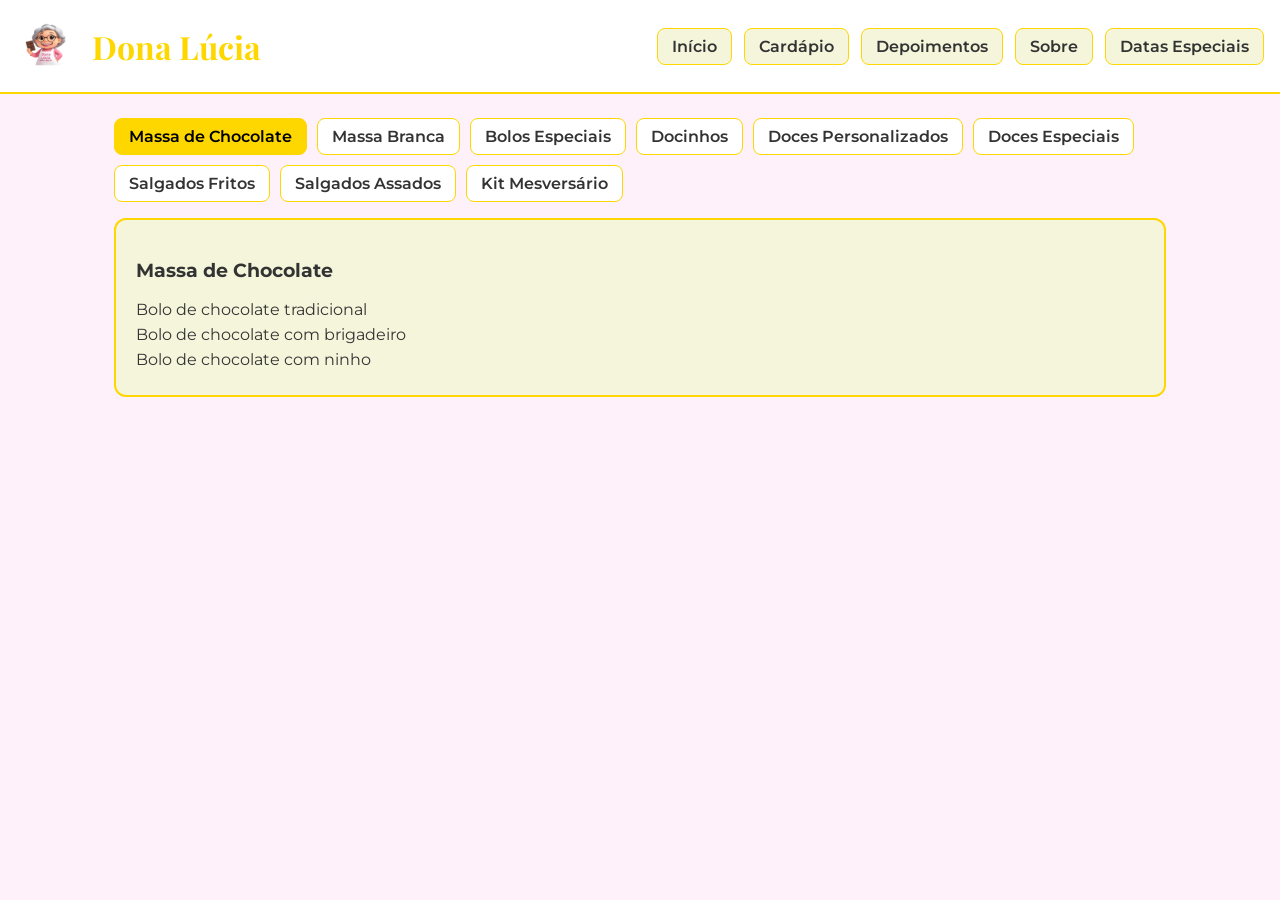
==== cardapio.html @ 9b7f6440 "Add files via upload" ====
<!DOCTYPE html>
<html lang="pt-br">
<head>
  <meta charset="UTF-8">
  <title>Cardápio - Dona Lúcia</title>
  <link rel="stylesheet" href="style.css">
</head>
<body>

<header>
  <img src="img/logo.png" alt="Logo Dona Lúcia">
  <h1>Dona Lúcia</h1>

  <nav>
    <a href="index.html">Início</a>
    <a href="cardapio.html">Cardápio</a>
    <a href="depoimentos.html">Depoimentos</a>
    <a href="sobre.html">Sobre</a>
    <a href="pascoa.html">Datas Especiais</a>
  </nav>
</header>

<div class="container">

  <!-- Radios primeiro -->
<input type="radio" name="tabs" id="tab1" checked>
<input type="radio" name="tabs" id="tab2">
<input type="radio" name="tabs" id="tab3">
<input type="radio" name="tabs" id="tab4">
<input type="radio" name="tabs" id="tab5">
<input type="radio" name="tabs" id="tab6">
<input type="radio" name="tabs" id="tab7">
<input type="radio" name="tabs" id="tab8">
<input type="radio" name="tabs" id="tab9">

<!-- Abas visuais -->
<div class="tabs">
  <label for="tab1">Massa de Chocolate</label>
  <label for="tab2">Massa Branca</label>
  <label for="tab3">Bolos Especiais</label>
  <label for="tab4">Docinhos</label>
  <label for="tab5">Doces Personalizados</label>
  <label for="tab6">Doces Especiais</label>
  <label for="tab7">Salgados Fritos</label>
  <label for="tab8">Salgados Assados</label>
  <label for="tab9">Kit Mesversário</label>
</div>

<!-- Conteúdos -->
<div class="conteudo">

  <div id="conteudo1" class="conteudo-tab caixa">
    <h3>Massa de Chocolate</h3>
    <p>Bolo de chocolate tradicional</p>
    <p>Bolo de chocolate com brigadeiro</p>
    <p>Bolo de chocolate com ninho</p>
  </div>

  <div id="conteudo2" class="conteudo-tab caixa">
    <h3>Massa Branca</h3>
    <p>Bolo branco com recheio de morango</p>
    <p>Bolo branco com doce de leite</p>
  </div>

  <div id="conteudo3" class="conteudo-tab caixa">
    <h3>Bolos Especiais</h3>
    <p>Bolo tema infantil</p>
    <p>Bolo para aniversário adulto</p>
  </div>

  <div id="conteudo4" class="conteudo-tab caixa">
    <h3>Docinhos</h3>
    <p>Brigadeiro gourmet</p>
    <p>Beijinho</p>
    <p>Brigadeiro de ninho</p>
  </div>

  <div id="conteudo5" class="conteudo-tab caixa">
    <h3>Doces Personalizados</h3>
    <p>Docinhos com nome</p>
    <p>Docinhos com tema</p>
  </div>

  <div id="conteudo6" class="conteudo-tab caixa">
    <h3>Doces Especiais</h3>
    <p>Brownie</p>
    <p>Copo da felicidade</p>
  </div>

  <div id="conteudo7" class="conteudo-tab caixa">
    <h3>Salgados Fritos</h3>
    <p>Coxinha de frango</p>
    <p>Bolinha de queijo</p>
    <p>Risole</p>
  </div>

  <div id="conteudo8" class="conteudo-tab caixa">
    <h3>Salgados Assados</h3>
    <p>Esfiha de carne</p>
    <p>Enroladinho de salsicha</p>
  </div>

  <div id="conteudo9" class="conteudo-tab caixa">
    <h3>Kit Mesversário</h3>
    <p>Bolo pequeno + docinhos</p>
    <p>Kit completo para comemorar cada mês</p>
  </div>



</div>

</body>
</html>
---- style.css ----
@import url('https://fonts.googleapis.com/css2?family=Montserrat:wght@300;400;600;700&family=Playfair+Display:wght@600;700&display=swap');

:root {
  --borda-caixa: #ffd700;
  --fundo-caixa: #f5f5dc;
  --fundo-site: #fff1fa;
  --destaque: #ffd700;
}

* {
  box-sizing: border-box;
  font-family: 'Montserrat', sans-serif;
}

body {
  margin: 0;
  background-color: var(--fundo-site);
  color: #333;
}

header {
  background: white;
  padding: 16px;
  border-bottom: 2px solid var(--borda-caixa);
  display: flex;
  align-items: center;
  gap: 16px;
}

header img {
  height: 60px;
  max-width: 100%;
  object-fit: contain;
}
header h1 {
  font-family: 'Playfair Display', serif;
  color: var(--destaque);
  margin: 0;
}

nav {
  margin-left: auto;
  display: flex;
  gap: 12px;
}

nav a {
  text-decoration: none;
  padding: 8px 14px;
  border-radius: 8px;
  border: 1px solid var(--borda-caixa);
  background: var(--fundo-caixa);
  color: #333;
  font-weight: 600;
}

nav a:hover {
  background: var(--borda-caixa);
  color: #000;
}

.container {
  max-width: 1100px;
  margin: auto;
  padding: 24px;
}

.caixa {
  border: 2px solid var(--borda-caixa);
  background: var(--fundo-caixa);
  border-radius: 12px;
  padding: 20px;
  margin-bottom: 20px;
}

.titulo-destaque {
  font-family: 'Playfair Display', serif;
  color: var(--destaque);
  margin-bottom: 12px;
}

.grid {
  display: grid;
  grid-template-columns: repeat(auto-fit, minmax(220px, 1fr));
  gap: 16px;
}

.produto {
  border: 1px solid var(--borda-caixa);
  border-radius: 10px;
  overflow: hidden;
  background: white;
}

.produto img {
  width: 100%;
  height: 160px;
  object-fit: cover;
}


.produto h3 {
  margin: 10px;
}

.produto p {
  margin: 0 10px 10px;
  font-size: 14px;
}

.carrossel {
  display: flex;
  gap: 12px;
  overflow-x: auto;
  scroll-snap-type: x mandatory;
}

.carrossel img {
  max-height: 320px;
  object-fit: cover;
  width: 100%;
}

.tabs {
  display: flex;
  flex-wrap: wrap;
  gap: 10px;
  margin-bottom: 16px;
}

.tabs label {
  padding: 8px 14px;
  border-radius: 8px;
  border: 1px solid var(--borda-caixa);
  background: white;
  cursor: pointer;
  font-weight: 600;
}

.tabs label:hover {
  background: var(--fundo-caixa);
}

.tabs input {
  display: none;
}

.conteudo-tab {
  display: none;
}

#tab1:checked ~ .conteudo #conteudo1,
#tab2:checked ~ .conteudo #conteudo2,
#tab3:checked ~ .conteudo #conteudo3,
#tab4:checked ~ .conteudo #conteudo4,
#tab5:checked ~ .conteudo #conteudo5,
#tab6:checked ~ .conteudo #conteudo6,
#tab7:checked ~ .conteudo #conteudo7,
#tab8:checked ~ .conteudo #conteudo8,
#tab9:checked ~ .conteudo #conteudo9 {
  display: block;
}

#tab1:checked ~ .tabs label[for="tab1"],
#tab2:checked ~ .tabs label[for="tab2"],
#tab3:checked ~ .tabs label[for="tab3"],
#tab4:checked ~ .tabs label[for="tab4"],
#tab5:checked ~ .tabs label[for="tab5"],
#tab6:checked ~ .tabs label[for="tab6"],
#tab7:checked ~ .tabs label[for="tab7"],
#tab8:checked ~ .tabs label[for="tab8"],
#tab9:checked ~ .tabs label[for="tab9"] {
  background: var(--borda-caixa);
  color: #000;
}

.tabs input,
input[type="radio"] {
  display: none;
}

.caixa p strong {
  font-size: 16px;
}

.caixa p {
  margin: 6px 0;
}
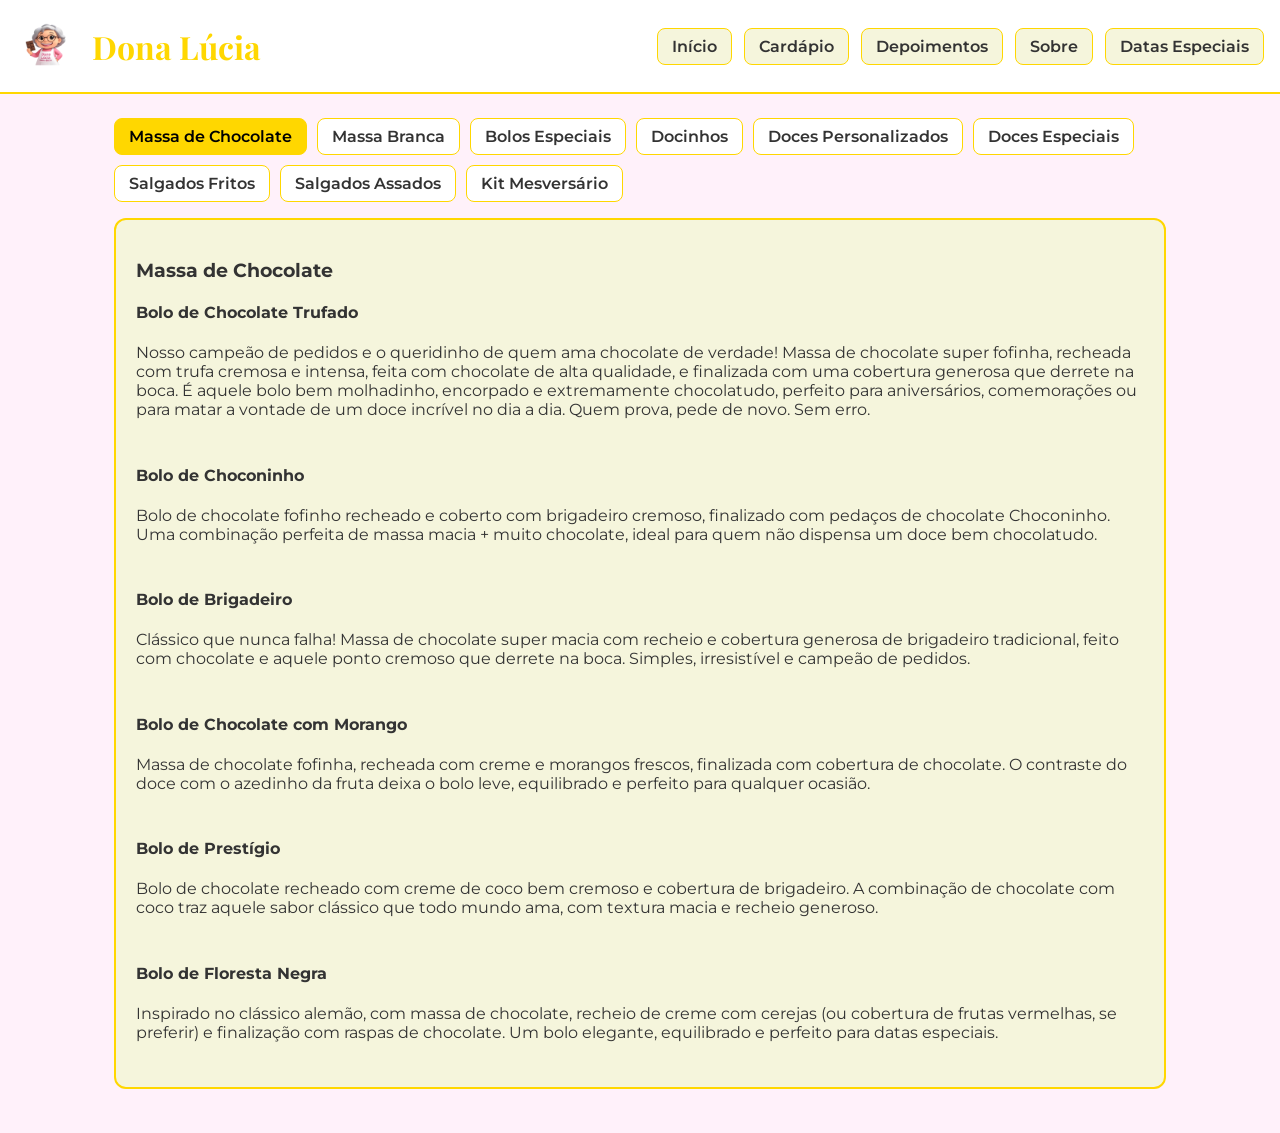
==== commit 57217bb3: "Atualização" ====
--- a/cardapio.html
+++ b/cardapio.html
@@ -51,59 +51,240 @@
 
   <div id="conteudo1" class="conteudo-tab caixa">
     <h3>Massa de Chocolate</h3>
-    <p>Bolo de chocolate tradicional</p>
-    <p>Bolo de chocolate com brigadeiro</p>
-    <p>Bolo de chocolate com ninho</p>
+    <p> <h4>Bolo de Chocolate Trufado </h4></p>
+    <p>Nosso campeão de pedidos e o queridinho de quem ama chocolate de verdade!
+Massa de chocolate super fofinha, recheada com trufa cremosa e intensa, feita com chocolate de alta qualidade, e finalizada com uma cobertura generosa que derrete na boca.
+É aquele bolo bem molhadinho, encorpado e extremamente chocolatudo, perfeito para aniversários, comemorações ou para matar a vontade de um doce incrível no dia a dia.
+Quem prova, pede de novo. Sem erro.</p>
+    <br>
+    <p><h4>Bolo de Choconinho</h4></p>
+    <p>Bolo de chocolate fofinho recheado e coberto com brigadeiro cremoso, finalizado com pedaços de chocolate Choconinho. Uma combinação perfeita de massa macia + muito chocolate, ideal para quem não dispensa um doce bem chocolatudo.</p>
+    <br>
+    <p><h4>Bolo de Brigadeiro</h4></p>
+<p>Clássico que nunca falha! Massa de chocolate super macia com recheio e cobertura generosa de brigadeiro tradicional, feito com chocolate e aquele ponto cremoso que derrete na boca. Simples, irresistível e campeão de pedidos.</p>
+    <br>
+    <p><h4>Bolo de Chocolate com Morango</h4></p>
+<p>Massa de chocolate fofinha, recheada com creme e morangos frescos, finalizada com cobertura de chocolate. O contraste do doce com o azedinho da fruta deixa o bolo leve, equilibrado e perfeito para qualquer ocasião.</p>
+    <br>
+    <p><h4>Bolo de Prestígio</h4></p>
+<p>Bolo de chocolate recheado com creme de coco bem cremoso e cobertura de brigadeiro. A combinação de chocolate com coco traz aquele sabor clássico que todo mundo ama, com textura macia e recheio generoso.</p>
+    <br>
+    <p><h4>Bolo de Floresta Negra</h4></p>
+<p>Inspirado no clássico alemão, com massa de chocolate, recheio de creme com cerejas (ou cobertura de frutas vermelhas, se preferir) e finalização com raspas de chocolate. Um bolo elegante, equilibrado e perfeito para datas especiais.</p>
+    <br>
   </div>
 
   <div id="conteudo2" class="conteudo-tab caixa">
     <h3>Massa Branca</h3>
-    <p>Bolo branco com recheio de morango</p>
-    <p>Bolo branco com doce de leite</p>
+    <p><h4>Bolo de Abacaxi com Creme</h4></p>
+<p>Massa branca fofinha recheada com abacaxi cozido e creme de confeiteiro bem cremoso. Refrescante, equilibrado e perfeito pra quem gosta de bolos mais leves e aromáticos.</p>
+    <br>
+    <p><h4>Bolo de Abacaxi com Leite em Pó</h4></p>
+<p>Combinação perfeita do azedinho do abacaxi com a cremosidade do leite em pó. Massa branca macia com recheio suave e cobertura delicada. Leve, saboroso e muito pedido!</p>
+    <br>
+    <p><h4>Bolo de Abacaxi com Doce de Leite</h4></p>
+<p>Massa branca fofinha com recheio de abacaxi e doce de leite cremoso. Um contraste delicioso entre o frescor da fruta e a doçura marcante do doce de leite.</p>
+    <br>
+    <p><h4>Bolo de Abacaxi com Coco</h4></p>
+<p>Clássico tropical! Massa branca recheada com abacaxi e creme de coco, finalizada com coco ralado. Leve, refrescante e com gostinho de sobremesa de domingo.</p>
+    <br>
+    <p><h4>Bolo de Leite em Pó</h4></p>
+<p>Massa branca super macia com recheio e cobertura de creme de leite em pó. Doce na medida certa, textura cremosa e sabor suave que agrada todo mundo.</p>
+    <br>
+    <p><h4>Bolo de Leite em Pó com Morango</h4></p>
+<p>A cremosidade do leite em pó com o toque fresco do morango. Massa branca fofinha, recheio equilibrado e cobertura delicada. Leve, bonito e delicioso.</p>
+    <br>
+    <p><h4>Bolo de Leite em Pó com Nutella</h4></p>
+<p>Para quem ama um doce mais marcante: massa branca com recheio cremoso de leite em pó e Nutella, finalizado com cobertura de chocolate. Uma explosão de sabor e sucesso garantido.</p>
+    <br>
+    <p><h4>Bolo de Coco</h4></p>
+<p>Massa branca fofinha com recheio e cobertura de creme de coco, finalizado com coco ralado. Clássico, leve e com sabor caseiro que nunca sai de moda.</p>
+    <br>
+    <p><h4>Bolo de Abacaxi com Creme</h4></p>
+<p>Massa branca fofinha recheada com abacaxi cozido e creme de confeiteiro bem cremoso. Refrescante, equilibrado e perfeito pra quem gosta de bolos mais leves e aromáticos.</p>
+    <br>
+    <p><h4>Bolo de Morango com Creme</h4></p>
+<p>Massa branca recheada com creme suave e morangos frescos. Doce na medida certa, leve e perfeito para quem gosta de sobremesas equilibradas.</p>
+    <br>
+    <p><h4>Bolo de Pêssego com Creme</h4></p>
+<p>Massa branca macia com recheio de creme e pedaços de pêssego. Um sabor delicado, refrescante e muito elegante para servir em qualquer ocasião.</p>
+    <br>
+<p><h4>Bolo Floresta Branca</h4></p>
+<p>Versão clara do clássico floresta negra: massa branca com recheio de creme e frutas (cereja ou frutas vermelhas) e finalização com raspas de chocolate branco. Leve, sofisticado e delicioso.</p>
+    <br>
+<p><h4>Bolo Trufado de Maracujá</h4></p>
+<p>Massa branca fofinha recheada com trufa cremosa de maracujá e cobertura suave. Combinação perfeita do doce com o azedinho da fruta, super refrescante e diferente.</p>
+    <br>
+<p><h4>Bolo de Nozes com Doce de Leite</h4></p>
+<p>Massa branca recheada com doce de leite cremoso e nozes, trazendo crocância e sabor marcante. Um bolo mais sofisticado, perfeito para datas especiais.</p>
+    <br>
+<p><h4>Bolo de Ameixa com Doce de Leite</h4></p>
+<p>Massa branca macia com recheio de doce de leite e ameixa, uma combinação clássica e elegante. Doce equilibrado, com textura cremosa e sabor marcante.</p>
+    <br>
   </div>
 
   <div id="conteudo3" class="conteudo-tab caixa">
     <h3>Bolos Especiais</h3>
-    <p>Bolo tema infantil</p>
-    <p>Bolo para aniversário adulto</p>
+    <p><h4>Bolo Especial de Brigadeiro</h4></p>
+<p>Bolo com massa fofinha, duas camadas generosas de recheio de brigadeiro cremoso e decoração especial. Um clássico elevado ao nível premium: mais recheio, mais cremosidade e acabamento impecável para quem quer impressionar.</p>
+    <br>
+<p><h4>Bolo Especial Trufado de Chocolate</h4></p>
+<p>Nosso chocolate em versão premium! Massa macia com duas camadas de trufa cremosa de chocolate, deixando o bolo ainda mais molhadinho e intenso. Finalização caprichada e visual de confeitaria para ocasiões especiais.</p>
+    <br>
+<p><h4>Bolo Especial de Leite Ninho</h4></p>
+<p>Massa branca super fofinha com duas camadas de recheio de leite Ninho, extremamente cremoso e equilibrado. Decoração diferenciada, delicada e perfeita para aniversários e comemorações.</p>
+    <br>
+<p><h4>Bolo Especial de Beijinho</h4></p>
+<p>Bolo com massa branca, duas camadas de recheio de beijinho cremoso, trazendo o sabor clássico do coco com um toque sofisticado. Textura macia, recheio generoso e acabamento premium.</p>
+    <br>
+<p><h4>Bolo Semi Naked</h4></p>
+<p>Bolo com acabamento semi naked, deixando o recheio aparente de forma elegante. Duas camadas de recheio, decoração delicada e visual moderno, ideal para aniversários, chás e comemorações mais sofisticadas.</p>
+    <br>
+<p><h4>Naked Cake (acetato)</h4></p>
+<p>Bolo com visual clean e moderno, montado com duas camadas de recheio e laterais no acetato, valorizando o recheio e a estrutura do bolo. Decoração elegante e acabamento perfeito para quem busca um estilo mais contemporâneo.</p>
+    <br>
+<p><h4>Bolo Especial Kit Kat</h4></p>
+<p>Massa fofinha com duas camadas de recheio cremoso, finalizado com decoração especial de Kit Kat ao redor e cobertura de chocolate. Um bolo impactante no visual e irresistível no sabor — sucesso garantido em festas.</p>
+    <br>
+<p><h4>Bolo Red Valvet</h4></p>
+<p>Clássico americano com massa vermelha aveludada, duas camadas de recheio cremoso e decoração diferenciada. Sabor suave, levemente amanteigado, com visual elegante que chama atenção na mesa.</p>
+    <br>
+<p><h4>Bolo Red Valvet com Frutas Vermelhas</h4></p>
+<p>Versão especial do Red Velvet com duas camadas de recheio cremoso e frutas vermelhas, trazendo frescor e leve acidez para equilibrar o doce. Visual sofisticado e sabor marcante para quem quer um bolo elegante e diferente.</p>
+    <br>
   </div>
 
   <div id="conteudo4" class="conteudo-tab caixa">
     <h3>Docinhos</h3>
-    <p>Brigadeiro gourmet</p>
-    <p>Beijinho</p>
-    <p>Brigadeiro de ninho</p>
+    <p><h4>Brigadeiro</h4></p>
+<p>O clássico brasileiro que todo mundo ama! Feito com chocolate e leite condensado no ponto cremoso, finalizado com granulado. Macio por dentro, irresistível por fora.</p>
+    <br>
+<p><h4>Beijinho</h4></p>
+<p>Docinho de coco super cremoso, finalizado com coco ralado. Doce na medida certa, suave e perfeito para equilibrar a mesa de doces.</p>
+    <br>
+<p><h4>Leite em Pó</h4></p>
+<p>Docinho branco, cremoso e delicado, feito com leite em pó. Sabor suave que agrada adultos e crianças, com textura macia e derrete na boca.</p>
+    <br>
+<p><h4>Bicho de Pé</h4></p>
+<p>Docinho de morango com sabor leve e textura cremosa, finalizado com açúcar cristal. Colorido, delicado e queridinho em festas infantis.</p>
+    <br>
   </div>
 
   <div id="conteudo5" class="conteudo-tab caixa">
     <h3>Doces Personalizados</h3>
-    <p>Docinhos com nome</p>
-    <p>Docinhos com tema</p>
+    <p><h4>Mini Trufa</h4></p>
+<p>Trufas de chocolate com recheio cremoso, ideais para lembrancinhas, kits personalizados e mesas temáticas. Podem ser embaladas e personalizadas conforme o evento.</p>
+    <br>
+<p><h4>Pirulito de Chocolate</h4></p>
+<p>Chocolate moldado em formato de pirulito, perfeito para festas infantis e lembrancinhas. Visual divertido e sabor que agrada todas as idades.</p>
+    <br>
+<p><h4>Pão de Mel</h4></p>
+<p>Massa macia e aromática, recheada e coberta com chocolate. Um doce clássico, perfeito para lembrancinhas e vendas unitárias.</p>
+    <br>
+<p><h4>Bolo no Palito (Bolo Picolé)</h4></p>
+<p>Bolo em formato de picolé, com massa macia e cobertura de chocolate. Prático, bonito e ideal para festas e eventos.</p>
+    <br>
+<p><h4>Chocomaça</h4></p>
+<p>Maçã fresca coberta com chocolate, com acabamento bonito e personalizável para festas e datas comemorativas. Visual impactante e sabor que chama atenção..</p>
+    <br>
   </div>
 
   <div id="conteudo6" class="conteudo-tab caixa">
     <h3>Doces Especiais</h3>
-    <p>Brownie</p>
-    <p>Copo da felicidade</p>
+    <p><h4>Cajuzinho</h4></p>
+<p>Clássico de amendoim com chocolate, macio por dentro e com aquele formato tradicional que todo mundo reconhece. Sabor marcante e presença garantida nas festas.</p>
+    <br>
+<p><h4>Olho de Sogra</h4></p>
+<p>Combinação clássica de coco com ameixa, formando um doce equilibrado entre o doce e o levemente ácido da fruta. Tradicional e muito elegante na mesa de doces.</p>
+    <br>
+<p><h4>Leite em Pó com Nutella</h4></p>
+<p>Docinho cremoso de leite em pó com recheio de Nutella. Doce na medida certa, textura macia e um toque gourmet que faz sucesso.</p>
+    <br>
+<p><h4>Surpresa de Uva</h4></p>
+<p>Uva fresca envolvida em um creme suave e finalizada com cobertura delicada. Refrescante, leve e surpreendente a cada mordida.</p>
+    <br>
+<p><h4>Camafeu</h4></p>
+<p>Doce fino à base de nozes, com sabor marcante e textura cremosa. Um clássico elegante para mesas de doces mais sofisticadas.</p>
+    <br>
+<p><h4>Bem Casado</h4></p>
+<p>Tradicional doce de massa fofinha com recheio cremoso, finalizado com açúcar. Clássico em casamentos e eventos especiais, símbolo de união e celebração.</p>
+    <br>
   </div>
 
   <div id="conteudo7" class="conteudo-tab caixa">
     <h3>Salgados Fritos</h3>
-    <p>Coxinha de frango</p>
-    <p>Bolinha de queijo</p>
-    <p>Risole</p>
+    <p><h4>Coxinha de Frango</h4></p>
+<p>Massa macia com recheio de frango temperado e suculento, empanada e frita na hora. Crocante por fora e cremosa por dentro. Clássico que nunca falta na mesa.</p>
+    <br>
+<p><h4>Bolinha de Queijo</h4></p>
+<p>Queijo derretendo por dentro, massa leve por fora e fritura no ponto certo. Simples, deliciosa e sucesso com adultos e crianças.</p>
+    <br>
+<p><h4>Rissole de Presunto e Queijo</h4></p>
+<p>Massa dourada e crocante recheada com presunto e queijo derretido. Equilíbrio perfeito entre sabor e cremosidade.</p>
+    <br>
+<p><h4>Kibe</h4></p>
+<p>Kibe tradicional, bem temperado, com massa macia por dentro e crocante por fora. Um salgado clássico e muito pedido em festas.</p>
+    <br>
   </div>
 
   <div id="conteudo8" class="conteudo-tab caixa">
     <h3>Salgados Assados</h3>
-    <p>Esfiha de carne</p>
-    <p>Enroladinho de salsicha</p>
+   <p><h4>Esfirra de Carne</h4></p>
+<p>Massa macia e levemente dourada, recheada com carne temperada no ponto certo. Sabor marcante e perfeito para servir quente.</p>
+    <br>
+<p><h4>Esfirra de Frango</h4></p>
+<p>Massa fofinha recheada com frango desfiado e bem temperado. Leve, saborosa e muito querida por quem prefere sabores suaves.</p>
+    <br>
+<p><h4>Esfirra de Calabresa</h4></p>
+<p>Recheio de calabresa saborosa com tempero equilibrado, envolto em massa macia e assada no ponto certo. Um salgado com personalidade.</p>
+    <br>
+<p><h4>Mini Pão de Presunto e Queijo</h4></p>
+<p>Pão macio recheado com presunto e queijo derretido. Simples, prático e sucesso garantido em qualquer mesa de salgados.</p>
+    <br>
+<p><h4>Mini Pão de Calabresa</h4></p>
+<p>Massa fofinha com recheio de calabresa suculenta. Ideal para quem gosta de um salgado mais marcante no sabor.</p>
+    <br>
+<p><h4>Hamburguinho</h4></p>
+<p>Mini pão recheado com hambúrguer, macio por fora e suculento por dentro. Perfeito para festas infantis e eventos descontraídos.</p>
+    <br>
+<p><h4>Enroladinho de Salsicha</h4></p>
+<p>Salsicha envolvida em massa macia e assada no ponto certo. Clássico de festa, agrada todas as idades e nunca sobra na mesa.</p>
+    <br>
+<p><h4>Empadinha de Frango</h4></p>
+<p>Massa amanteigada que desmancha na boca, recheada com frango cremoso. Tradicional, elegante e muito saborosa.</p>
+    <br>
+<p><h4>Empadinha de Palmito</h4></p>
+<p>Massa delicada com recheio cremoso de palmito, leve e perfeita para variar a mesa de salgados.</p>
+    <br>
   </div>
 
   <div id="conteudo9" class="conteudo-tab caixa">
     <h3>Kit Mesversário</h3>
-    <p>Bolo pequeno + docinhos</p>
-    <p>Kit completo para comemorar cada mês</p>
+ <p><h4>Kit mesversário 01</h4></p>
+<p>Perfeito para comemorar com a família:
+<p>✔️ 1 bolo especial (10 fatias)
+<p>✔️ 4 pirulitos de chocolate </p>
+<p>✔️ 5 mini trufas </p>
+<p>✔️ 6 pães de mel </p>
+
+ <p>Kit completo para decorar a mesa e agradar adultos e crianças.</p>
+    <br>
+<p><h4>Kit Mesversário 02</h4></p>
+<p>Ideal para uma comemoração menor ou lembrancinhas:
+<p>✔️ 4 pirulitos de chocolate </p>
+<p>✔️ 5 mini trufas </p>
+<p>✔️ 6 pães de mel </p>
+
+ <p>Prático, bonito e com variedade de doces.</p>
+    <br>
+<p><h4>Kit Mesversário 03</h4></p>
+<p>Para quem quer bolo + docinhos clássicos:
+<p>✔️ 1 bolo especial (10 fatias) </p>
+<p>✔️ 10 brigadeiros </p>
+<p>✔️ 6 pães de mel </p>
+
+ <p>Combinação perfeita para uma comemoração caprichada em casa.</p>
+    <br>
   </div>
 
 
--- a/style.css
+++ b/style.css
@@ -186,3 +186,50 @@
 .caixa p {
   margin: 6px 0;
 }
+
+.perfil {
+  display: flex;
+  gap: 20px;
+  align-items: center;
+}
+
+.perfil-texto {
+  flex: 1;
+}
+
+.perfil-foto img {
+  width: 180px;
+  height: 180px;
+  object-fit: cover;
+  border-radius: 12px;
+  border: 2px solid var(--borda-caixa);
+}
+
+/* Mobile */
+@media (max-width: 768px) {
+  .perfil {
+    flex-direction: column;
+    text-align: center;
+  }
+
+  .perfil-foto img {
+    width: 220px;
+    height: 220px;
+  }
+}
+
+/* Container da imagem do depoimento */
+.depoimento-img {
+  width: 200px;
+  height: 300px;
+  overflow: hidden;
+  border-radius: 8px; /* opcional: cantinho arredondado */
+}
+
+/* Imagem em si */
+.depoimento-img img {
+  width: 100%;
+  height: 100%;
+  object-fit: cover; /* mantém proporção e corta excesso */
+  display: block;
+}
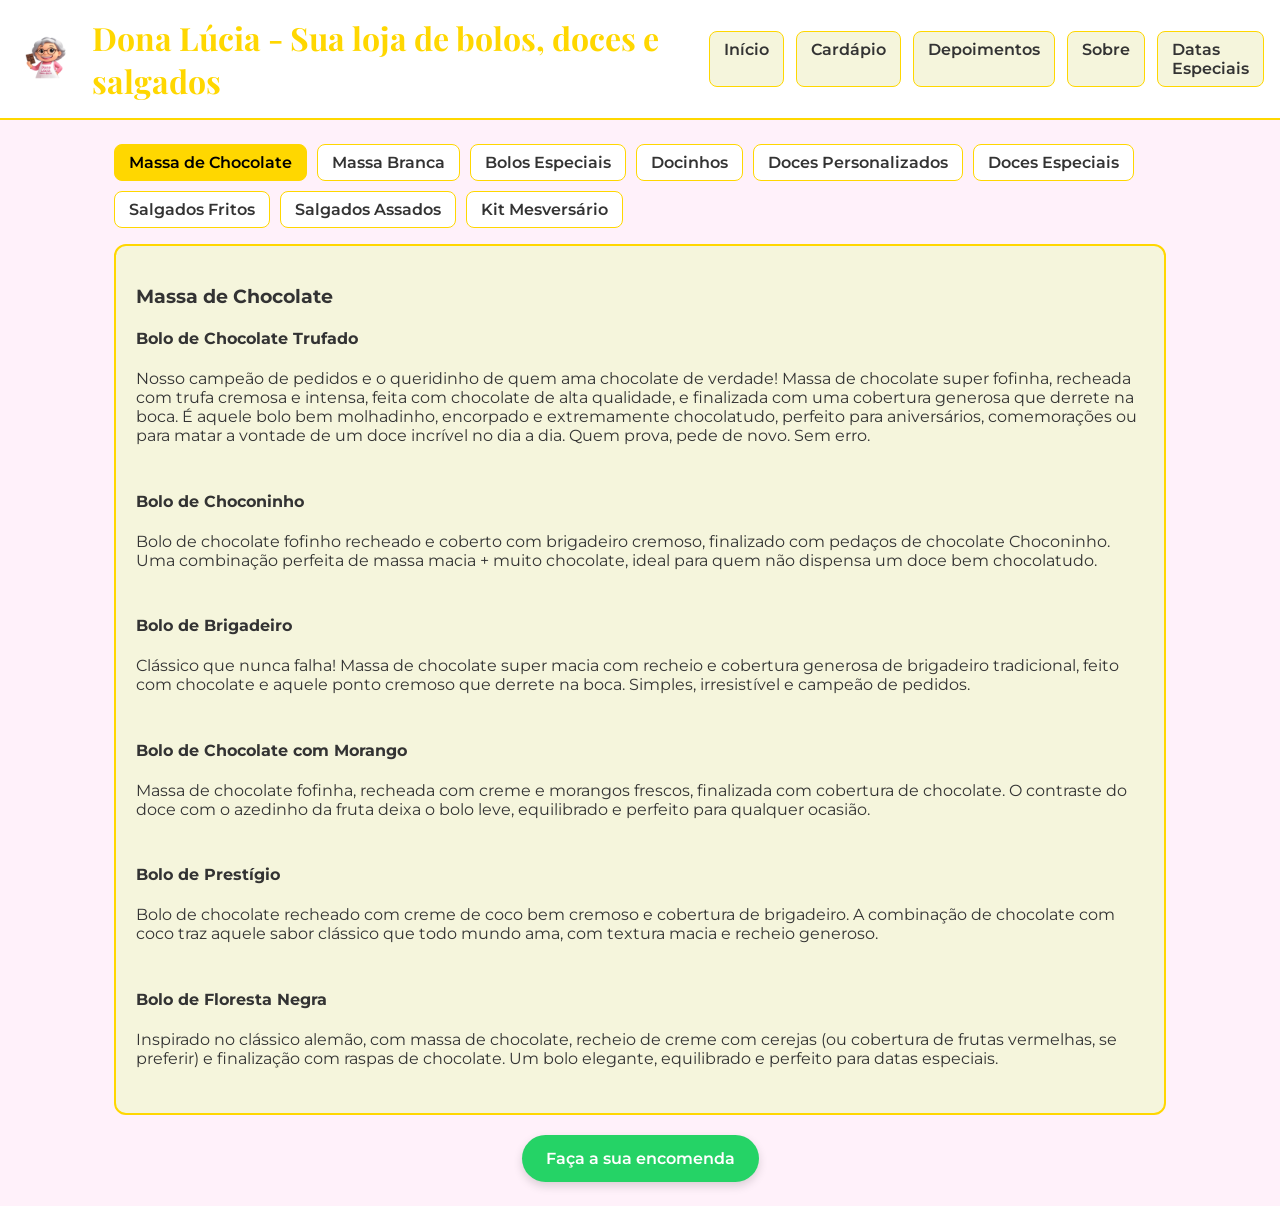
==== commit 4d5980ba: "Add files via upload" ====
--- a/cardapio.html
+++ b/cardapio.html
@@ -9,14 +9,14 @@
 
 <header>
   <img src="img/logo.png" alt="Logo Dona Lúcia">
-  <h1>Dona Lúcia</h1>
+   <h1>Dona Lúcia - Sua loja de bolos, doces e salgados</h1>
 
   <nav>
     <a href="index.html">Início</a>
     <a href="cardapio.html">Cardápio</a>
     <a href="depoimentos.html">Depoimentos</a>
     <a href="sobre.html">Sobre</a>
-    <a href="pascoa.html">Datas Especiais</a>
+    <a href="eventos.html">Datas Especiais</a>
   </nav>
 </header>
 
@@ -287,7 +287,13 @@
     <br>
   </div>
 
-
+<center><a 
+  href="https://wa.me/5511975793916?text=Olá!%20Gostaria%20de%20fazer%20uma%20encomenda."
+  target="_blank"
+  class="btn-whatsapp"
+>
+  Faça a sua encomenda
+</a></center>
 
 </div>
 
--- a/style.css
+++ b/style.css
@@ -233,3 +233,52 @@
   object-fit: cover; /* mantém proporção e corta excesso */
   display: block;
 }
+
+.btn-whatsapp {
+  display: inline-block;
+  background: #25d366; /* verde WhatsApp */
+  color: #ffffff;
+  padding: 14px 24px;
+  border-radius: 30px;
+  text-decoration: none;
+  font-family: 'Montserrat', sans-serif;
+  font-weight: 600;
+  font-size: 16px;
+  transition: transform 0.2s ease, box-shadow 0.2s ease, opacity 0.2s ease;
+  box-shadow: 0 4px 10px rgba(0, 0, 0, 0.15);
+}
+
+.btn-whatsapp:hover {
+  transform: translateY(-2px);
+  box-shadow: 0 6px 14px rgba(0, 0, 0, 0.2);
+  opacity: 0.95;
+}
+
+.link-contato {
+  color: #333;
+  text-decoration: none;
+  font-weight: 500;
+}
+
+.link-contato:hover {
+  text-decoration: underline;
+}
+
+.delivery-links {
+  margin-top: 10px;
+  display: flex;
+  align-items: center;
+  gap: 12px;
+  flex-wrap: wrap;
+}
+
+.delivery-item img {
+  height: 28px;
+  width: auto;
+  transition: transform 0.2s ease, opacity 0.2s ease;
+}
+
+.delivery-item img:hover {
+  transform: translateY(-2px);
+  opacity: 0.9;
+}
